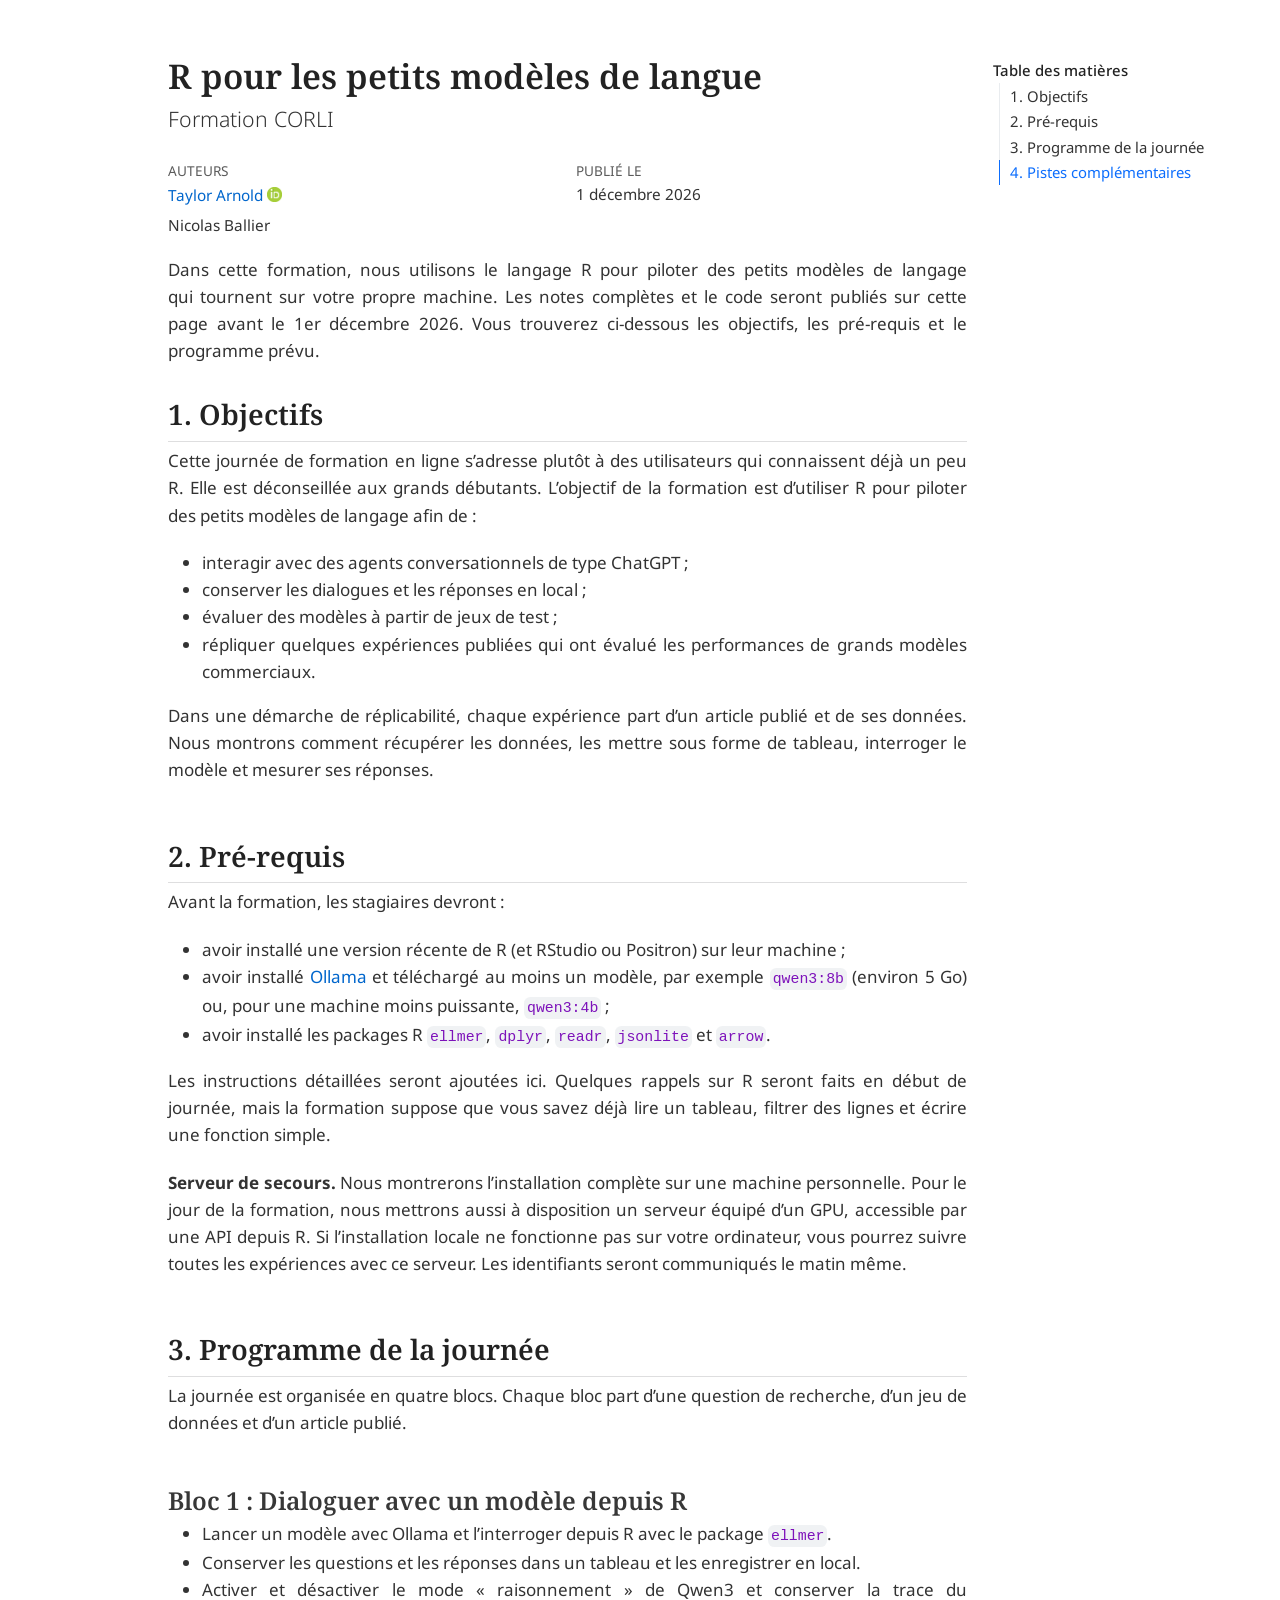
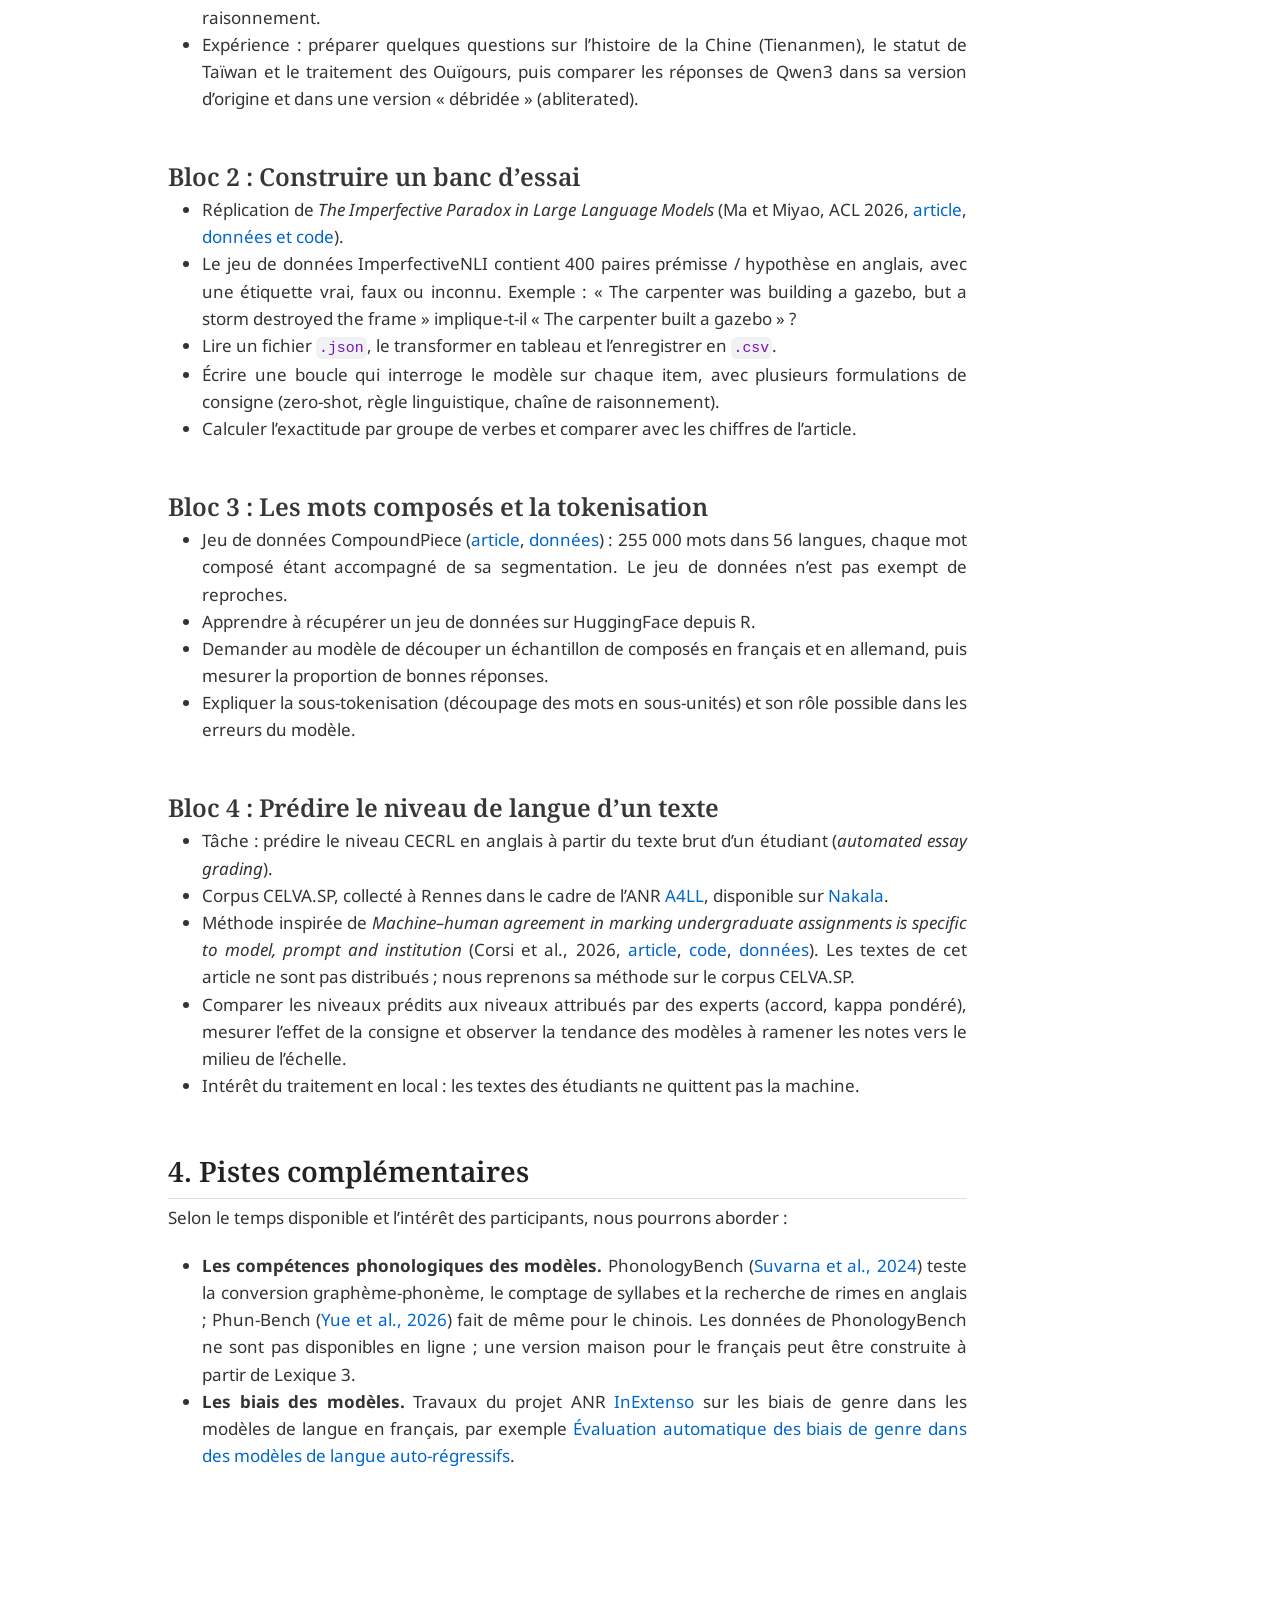
==== 2026_corli/index.html @ 978e2f68 "auto update" ====
<!DOCTYPE html>
<html xmlns="http://www.w3.org/1999/xhtml" lang="fr" xml:lang="fr"><head>

<meta charset="utf-8">
<meta name="generator" content="quarto-1.10.18">

<meta name="viewport" content="width=device-width, initial-scale=1.0, user-scalable=yes">

<meta name="author" content="Taylor Arnold">
<meta name="author" content="Nicolas Ballier">

<title>R pour les petits modèles de langue</title>
<style>
/* Default styles provided by pandoc.
** See https://pandoc.org/MANUAL.html#variables-for-html for config info.
*/
span.smallcaps{font-variant: small-caps;}
div.columns{display: flex; gap: 1.5em;}
div.column{flex: auto;}
@media screen {
div.columns{gap: min(4vw, 1.5em);}
div.column{overflow-x: auto;}
}
div.hanging-indent{margin-left: 1.5em; text-indent: -1.5em;}
ul.task-list{list-style: none;}
ul.task-list li input[type="checkbox"] {
  width: 0.8em;
  margin: 0 0.8em 0.2em -1em; /* quarto-specific, see https://github.com/quarto-dev/quarto-cli/issues/4556 */ 
  vertical-align: middle;
}
</style>


<script src="index_files/libs/clipboard/clipboard.min.js"></script>
<script src="index_files/libs/quarto-html/quarto.js" type="module"></script>
<script src="index_files/libs/quarto-html/tabsets/tabsets.js" type="module"></script>
<script src="index_files/libs/quarto-html/popper.min.js"></script>
<script src="index_files/libs/quarto-html/tippy.umd.min.js"></script>
<script src="index_files/libs/quarto-html/anchor.min.js"></script>
<link href="index_files/libs/quarto-html/tippy.css" rel="stylesheet">
<link href="index_files/libs/quarto-html/quarto-syntax-highlighting-64a204ab8560d761af7679ceaba22944.css" rel="stylesheet" id="quarto-text-highlighting-styles">
<script src="index_files/libs/bootstrap/bootstrap.min.js"></script>
<link href="index_files/libs/bootstrap/bootstrap-icons.css" rel="stylesheet">
<link href="index_files/libs/bootstrap/bootstrap-917079515d91bccb85b543faf8aa8bb6.min.css" rel="stylesheet" append-hash="true" id="quarto-bootstrap" data-mode="light">
  <link rel="stylesheet" href="css/reset.css">
  <link rel="stylesheet" href="css/fonts.css">
  <link rel="stylesheet" href="css/site.css">

  <link rel="icon" type="image/x-icon" href="img/favicon.ico">


</head>

<body class="quarto-light">

<div id="quarto-content" class="page-columns page-rows-contents page-layout-article">
<div id="quarto-margin-sidebar" class="sidebar margin-sidebar">
  <nav id="TOC" role="doc-toc" class="toc-active">
    <h2 id="toc-title">Table des matières</h2>
   
  <ul>
  <li><a href="#objectifs" id="toc-objectifs" class="nav-link active" data-scroll-target="#objectifs">1. Objectifs</a></li>
  <li><a href="#pré-requis" id="toc-pré-requis" class="nav-link" data-scroll-target="#pré-requis">2. Pré-requis</a></li>
  <li><a href="#programme-de-la-journée" id="toc-programme-de-la-journée" class="nav-link" data-scroll-target="#programme-de-la-journée">3. Programme de la journée</a>
  <ul class="collapse">
  <li><a href="#bloc-1-dialoguer-avec-un-modèle-depuis-r" id="toc-bloc-1-dialoguer-avec-un-modèle-depuis-r" class="nav-link" data-scroll-target="#bloc-1-dialoguer-avec-un-modèle-depuis-r">Bloc 1 : Dialoguer avec un modèle depuis R</a></li>
  <li><a href="#bloc-2-construire-un-banc-dessai" id="toc-bloc-2-construire-un-banc-dessai" class="nav-link" data-scroll-target="#bloc-2-construire-un-banc-dessai">Bloc 2 : Construire un banc d’essai</a></li>
  <li><a href="#bloc-3-les-mots-composés-et-la-tokenisation" id="toc-bloc-3-les-mots-composés-et-la-tokenisation" class="nav-link" data-scroll-target="#bloc-3-les-mots-composés-et-la-tokenisation">Bloc 3 : Les mots composés et la tokenisation</a></li>
  <li><a href="#bloc-4-prédire-le-niveau-de-langue-dun-texte" id="toc-bloc-4-prédire-le-niveau-de-langue-dun-texte" class="nav-link" data-scroll-target="#bloc-4-prédire-le-niveau-de-langue-dun-texte">Bloc 4 : Prédire le niveau de langue d’un texte</a></li>
  </ul></li>
  <li><a href="#pistes-complémentaires" id="toc-pistes-complémentaires" class="nav-link" data-scroll-target="#pistes-complémentaires">4. Pistes complémentaires</a></li>
  </ul>
</nav>
</div>
<main class="content" id="quarto-document-content">


<header id="title-block-header" class="quarto-title-block default">
<div class="quarto-title">
<h1 class="title">R pour les petits modèles de langue</h1>
<p class="subtitle lead">Formation CORLI</p>
</div>



<div class="quarto-title-meta">

    <div>
    <div class="quarto-title-meta-heading">Auteurs</div>
    <div class="quarto-title-meta-contents">
             <p><a href="https://taylorarnold.org/">Taylor Arnold</a> <a href="https://orcid.org/0000-0003-0576-0669" class="quarto-title-author-orcid" aria-label="ORCID profile for Taylor Arnold"> <img alt="" src="[data-uri]"></a></p>
             <p>Nicolas Ballier </p>
          </div>
  </div>
    
    <div>
    <div class="quarto-title-meta-heading">Publié le</div>
    <div class="quarto-title-meta-contents">
      <p class="date">1 décembre 2026</p>
    </div>
  </div>
  
    
  </div>
  


</header>


<p>Dans cette formation, nous utilisons le langage R pour piloter des petits modèles de langage qui tournent sur votre propre machine. Les notes complètes et le code seront publiés sur cette page avant le 1er décembre 2026. Vous trouverez ci-dessous les objectifs, les pré-requis et le programme prévu.</p>
<section id="objectifs" class="level2">
<h2 class="anchored" data-anchor-id="objectifs">1. Objectifs</h2>
<p>Cette journée de formation en ligne s’adresse plutôt à des utilisateurs qui connaissent déjà un peu R. Elle est déconseillée aux grands débutants. L’objectif de la formation est d’utiliser R pour piloter des petits modèles de langage afin de :</p>
<ul>
<li>interagir avec des agents conversationnels de type ChatGPT ;</li>
<li>conserver les dialogues et les réponses en local ;</li>
<li>évaluer des modèles à partir de jeux de test ;</li>
<li>répliquer quelques expériences publiées qui ont évalué les performances de grands modèles commerciaux.</li>
</ul>
<p>Dans une démarche de réplicabilité, chaque expérience part d’un article publié et de ses données. Nous montrons comment récupérer les données, les mettre sous forme de tableau, interroger le modèle et mesurer ses réponses.</p>
</section>
<section id="pré-requis" class="level2">
<h2 class="anchored" data-anchor-id="pré-requis">2. Pré-requis</h2>
<p>Avant la formation, les stagiaires devront :</p>
<ul>
<li>avoir installé une version récente de R (et RStudio ou Positron) sur leur machine ;</li>
<li>avoir installé <a href="https://ollama.com/">Ollama</a> et téléchargé au moins un modèle, par exemple <code>qwen3:8b</code> (environ 5 Go) ou, pour une machine moins puissante, <code>qwen3:4b</code> ;</li>
<li>avoir installé les packages R <code>ellmer</code>, <code>dplyr</code>, <code>readr</code>, <code>jsonlite</code> et <code>arrow</code>.</li>
</ul>
<p>Les instructions détaillées seront ajoutées ici. Quelques rappels sur R seront faits en début de journée, mais la formation suppose que vous savez déjà lire un tableau, filtrer des lignes et écrire une fonction simple.</p>
<p><strong>Serveur de secours.</strong> Nous montrerons l’installation complète sur une machine personnelle. Pour le jour de la formation, nous mettrons aussi à disposition un serveur équipé d’un GPU, accessible par une API depuis R. Si l’installation locale ne fonctionne pas sur votre ordinateur, vous pourrez suivre toutes les expériences avec ce serveur. Les identifiants seront communiqués le matin même.</p>
</section>
<section id="programme-de-la-journée" class="level2">
<h2 class="anchored" data-anchor-id="programme-de-la-journée">3. Programme de la journée</h2>
<p>La journée est organisée en quatre blocs. Chaque bloc part d’une question de recherche, d’un jeu de données et d’un article publié.</p>
<section id="bloc-1-dialoguer-avec-un-modèle-depuis-r" class="level3">
<h3 class="anchored" data-anchor-id="bloc-1-dialoguer-avec-un-modèle-depuis-r">Bloc 1 : Dialoguer avec un modèle depuis R</h3>
<ul>
<li>Lancer un modèle avec Ollama et l’interroger depuis R avec le package <code>ellmer</code>.</li>
<li>Conserver les questions et les réponses dans un tableau et les enregistrer en local.</li>
<li>Activer et désactiver le mode « raisonnement » de Qwen3 et conserver la trace du raisonnement.</li>
<li>Expérience : préparer quelques questions sur l’histoire de la Chine (Tienanmen), le statut de Taïwan et le traitement des Ouïgours, puis comparer les réponses de Qwen3 dans sa version d’origine et dans une version « débridée » (abliterated).</li>
</ul>
</section>
<section id="bloc-2-construire-un-banc-dessai" class="level3">
<h3 class="anchored" data-anchor-id="bloc-2-construire-un-banc-dessai">Bloc 2 : Construire un banc d’essai</h3>
<ul>
<li>Réplication de <em>The Imperfective Paradox in Large Language Models</em> (Ma et Miyao, ACL 2026, <a href="https://aclanthology.org/2026.acl-long.689/">article</a>, <a href="https://github.com/boleima/ImperfectiveParadox">données et code</a>).</li>
<li>Le jeu de données ImperfectiveNLI contient 400 paires prémisse / hypothèse en anglais, avec une étiquette vrai, faux ou inconnu. Exemple : « The carpenter was building a gazebo, but a storm destroyed the frame » implique-t-il « The carpenter built a gazebo » ?</li>
<li>Lire un fichier <code>.json</code>, le transformer en tableau et l’enregistrer en <code>.csv</code>.</li>
<li>Écrire une boucle qui interroge le modèle sur chaque item, avec plusieurs formulations de consigne (zero-shot, règle linguistique, chaîne de raisonnement).</li>
<li>Calculer l’exactitude par groupe de verbes et comparer avec les chiffres de l’article.</li>
</ul>
</section>
<section id="bloc-3-les-mots-composés-et-la-tokenisation" class="level3">
<h3 class="anchored" data-anchor-id="bloc-3-les-mots-composés-et-la-tokenisation">Bloc 3 : Les mots composés et la tokenisation</h3>
<ul>
<li>Jeu de données CompoundPiece (<a href="https://arxiv.org/abs/2305.14214">article</a>, <a href="https://huggingface.co/datasets/benjamin/compoundpiece">données</a>) : 255 000 mots dans 56 langues, chaque mot composé étant accompagné de sa segmentation. Le jeu de données n’est pas exempt de reproches.</li>
<li>Apprendre à récupérer un jeu de données sur HuggingFace depuis R.</li>
<li>Demander au modèle de découper un échantillon de composés en français et en allemand, puis mesurer la proportion de bonnes réponses.</li>
<li>Expliquer la sous-tokenisation (découpage des mots en sous-unités) et son rôle possible dans les erreurs du modèle.</li>
</ul>
</section>
<section id="bloc-4-prédire-le-niveau-de-langue-dun-texte" class="level3">
<h3 class="anchored" data-anchor-id="bloc-4-prédire-le-niveau-de-langue-dun-texte">Bloc 4 : Prédire le niveau de langue d’un texte</h3>
<ul>
<li>Tâche : prédire le niveau CECRL en anglais à partir du texte brut d’un étudiant (<em>automated essay grading</em>).</li>
<li>Corpus CELVA.SP, collecté à Rennes dans le cadre de l’ANR <a href="https://lidile.recherche.univ-rennes2.fr/article/a4ll-analytics-language-learning">A4LL</a>, disponible sur <a href="https://www.nakala.fr/10.34847/nkl.98cb790l">Nakala</a>.</li>
<li>Méthode inspirée de <em>Machine–human agreement in marking undergraduate assignments is specific to model, prompt and institution</em> (Corsi et al., 2026, <a href="https://arxiv.org/abs/2610.18019">article</a>, <a href="https://github.com/giuliocorsi/machine-human-marking-agreement">code</a>, <a href="https://zenodo.org/records/21676733">données</a>). Les textes de cet article ne sont pas distribués ; nous reprenons sa méthode sur le corpus CELVA.SP.</li>
<li>Comparer les niveaux prédits aux niveaux attribués par des experts (accord, kappa pondéré), mesurer l’effet de la consigne et observer la tendance des modèles à ramener les notes vers le milieu de l’échelle.</li>
<li>Intérêt du traitement en local : les textes des étudiants ne quittent pas la machine.</li>
</ul>
</section>
</section>
<section id="pistes-complémentaires" class="level2">
<h2 class="anchored" data-anchor-id="pistes-complémentaires">4. Pistes complémentaires</h2>
<p>Selon le temps disponible et l’intérêt des participants, nous pourrons aborder :</p>
<ul>
<li><strong>Les compétences phonologiques des modèles.</strong> PhonologyBench (<a href="https://aclanthology.org/2024.knowllm-1.1.pdf">Suvarna et al., 2024</a>) teste la conversion graphème-phonème, le comptage de syllabes et la recherche de rimes en anglais ; Phun-Bench (<a href="https://aclanthology.org/2026.acl-long.1041/">Yue et al., 2026</a>) fait de même pour le chinois. Les données de PhonologyBench ne sont pas disponibles en ligne ; une version maison pour le français peut être construite à partir de Lexique 3.</li>
<li><strong>Les biais des modèles.</strong> Travaux du projet ANR <a href="https://anr-inextenso.loria.fr/publications/">InExtenso</a> sur les biais de genre dans les modèles de langue en français, par exemple <a href="https://inria.hal.science/hal-04621134v1">Évaluation automatique des biais de genre dans des modèles de langue auto-régressifs</a>.</li>
</ul>
</section>

</main>
<!-- /main column -->

<script id="quarto-html-after-body" type="application/javascript">
  window.document.addEventListener("DOMContentLoaded", function (event) {
    const icon = "";
    const anchorJS = new window.AnchorJS();
    anchorJS.options = {
      placement: 'right',
      icon: icon
    };
    anchorJS.add('.anchored');
    const isCodeAnnotation = (el) => {
      for (const clz of el.classList) {
        if (clz.startsWith('code-annotation-')) {                     
          return true;
        }
      }
      return false;
    }
    const onCopySuccess = function(e) {
      // button target
      const button = e.trigger;
      // don't keep focus
      button.blur();
      // flash "checked"
      button.classList.add('code-copy-button-checked');
      var currentTitle = button.getAttribute("title");
      button.setAttribute("title", "Copié");
      let tooltip;
      if (window.bootstrap) {
        button.setAttribute("data-bs-toggle", "tooltip");
        button.setAttribute("data-bs-placement", "left");
        button.setAttribute("data-bs-title", "Copié");
        tooltip = new bootstrap.Tooltip(button, 
          { trigger: "manual", 
            customClass: "code-copy-button-tooltip",
            offset: [0, -8]});
        tooltip.show();    
      }
      setTimeout(function() {
        if (tooltip) {
          tooltip.hide();
          button.removeAttribute("data-bs-title");
          button.removeAttribute("data-bs-toggle");
          button.removeAttribute("data-bs-placement");
        }
        button.setAttribute("title", currentTitle);
        button.classList.remove('code-copy-button-checked');
      }, 1000);
      // clear code selection
      e.clearSelection();
    }
    const getTextToCopy = function(trigger) {
      const outerScaffold = trigger.parentElement.cloneNode(true);
      const codeEl = outerScaffold.querySelector('code');
      for (const childEl of codeEl.children) {
        if (isCodeAnnotation(childEl)) {
          childEl.remove();
        }
      }
      return codeEl.innerText;
    }
    const clipboard = new window.ClipboardJS('.code-copy-button:not([data-in-quarto-modal])', {
      text: getTextToCopy
    });
    clipboard.on('success', onCopySuccess);
    if (window.document.getElementById('quarto-embedded-source-code-modal')) {
      const clipboardModal = new window.ClipboardJS('.code-copy-button[data-in-quarto-modal]', {
        text: getTextToCopy,
        container: window.document.getElementById('quarto-embedded-source-code-modal')
      });
      clipboardModal.on('success', onCopySuccess);
    }
      var localhostRegex = new RegExp(/^(?:http|https):\/\/localhost\:?[0-9]*\//);
      var mailtoRegex = new RegExp(/^mailto:/);
        var filterRegex = new RegExp('/' + window.location.host + '/');
      var isInternal = (href) => {
          return filterRegex.test(href) || localhostRegex.test(href) || mailtoRegex.test(href);
      }
      // Inspect non-navigation links and adorn them if external
     var links = window.document.querySelectorAll('a[href]:not(.nav-link):not(.navbar-brand):not(.toc-action):not(.sidebar-link):not(.sidebar-item-toggle):not(.pagination-link):not(.no-external):not([aria-hidden]):not(.dropdown-item):not(.quarto-navigation-tool):not(.about-link)');
      for (var i=0; i<links.length; i++) {
        const link = links[i];
        if (!isInternal(link.href)) {
          // undo the damage that might have been done by quarto-nav.js in the case of
          // links that we want to consider external
          if (link.dataset.originalHref !== undefined) {
            link.href = link.dataset.originalHref;
          }
            // target, if specified
            link.setAttribute("target", "_blank");
            if (link.getAttribute("rel") === null) {
              link.setAttribute("rel", "noopener");
            }
        }
      }
    function tippyHover(el, contentFn, onTriggerFn, onUntriggerFn) {
      const config = {
        allowHTML: true,
        maxWidth: 500,
        delay: 100,
        arrow: false,
        appendTo: function(el) {
            return el.parentElement;
        },
        interactive: true,
        interactiveBorder: 10,
        theme: 'quarto',
        placement: 'bottom-start',
      };
      if (contentFn) {
        config.content = contentFn;
      }
      if (onTriggerFn) {
        config.onTrigger = onTriggerFn;
      }
      if (onUntriggerFn) {
        config.onUntrigger = onUntriggerFn;
      }
      window.tippy(el, config); 
    }
    const noterefs = window.document.querySelectorAll('a[role="doc-noteref"]');
    for (var i=0; i<noterefs.length; i++) {
      const ref = noterefs[i];
      tippyHover(ref, function() {
        // use id or data attribute instead here
        let href = ref.getAttribute('data-footnote-href') || ref.getAttribute('href');
        try { href = new URL(href).hash; } catch {}
        const id = href.replace(/^#\/?/, "");
        const note = window.document.getElementById(id);
        if (note) {
          return note.innerHTML;
        } else {
          return "";
        }
      });
    }
    const xrefs = window.document.querySelectorAll('a.quarto-xref');
    const processXRef = (id, note) => {
      // Strip column container classes
      const stripColumnClz = (el) => {
        el.classList.remove("page-full", "page-columns");
        if (el.children) {
          for (const child of el.children) {
            stripColumnClz(child);
          }
        }
      }
      stripColumnClz(note)
      if (id === null || id.startsWith('sec-')) {
        // Special case sections, only their first couple elements
        const container = document.createElement("div");
        if (note.children && note.children.length > 2) {
          container.appendChild(note.children[0].cloneNode(true));
          for (let i = 1; i < note.children.length; i++) {
            const child = note.children[i];
            if (child.tagName === "P" && child.innerText === "") {
              continue;
            } else {
              container.appendChild(child.cloneNode(true));
              break;
            }
          }
          if (window.Quarto?.typesetMath) {
            window.Quarto.typesetMath(container);
          }
          return container.innerHTML
        } else {
          if (window.Quarto?.typesetMath) {
            window.Quarto.typesetMath(note);
          }
          return note.innerHTML;
        }
      } else {
        // Remove any anchor links if they are present
        const anchorLink = note.querySelector('a.anchorjs-link');
        if (anchorLink) {
          anchorLink.remove();
        }
        if (window.Quarto?.typesetMath) {
          window.Quarto.typesetMath(note);
        }
        if (note.classList.contains("callout")) {
          return note.outerHTML;
        } else {
          return note.innerHTML;
        }
      }
    }
    for (var i=0; i<xrefs.length; i++) {
      const xref = xrefs[i];
      tippyHover(xref, undefined, function(instance) {
        instance.disable();
        let url = xref.getAttribute('href');
        let hash = undefined; 
        if (url.startsWith('#')) {
          hash = url;
        } else {
          try { hash = new URL(url).hash; } catch {}
        }
        if (hash) {
          const id = hash.replace(/^#\/?/, "");
          const note = window.document.getElementById(id);
          if (note !== null) {
            try {
              const html = processXRef(id, note.cloneNode(true));
              instance.setContent(html);
            } finally {
              instance.enable();
              instance.show();
            }
          } else {
            // See if we can fetch this
            fetch(url.split('#')[0])
            .then(res => res.text())
            .then(html => {
              const parser = new DOMParser();
              const htmlDoc = parser.parseFromString(html, "text/html");
              const note = htmlDoc.getElementById(id);
              if (note !== null) {
                const html = processXRef(id, note);
                instance.setContent(html);
              } 
            }).finally(() => {
              instance.enable();
              instance.show();
            });
          }
        } else {
          // See if we can fetch a full url (with no hash to target)
          // This is a special case and we should probably do some content thinning / targeting
          fetch(url)
          .then(res => res.text())
          .then(html => {
            const parser = new DOMParser();
            const htmlDoc = parser.parseFromString(html, "text/html");
            const note = htmlDoc.querySelector('main.content');
            if (note !== null) {
              // This should only happen for chapter cross references
              // (since there is no id in the URL)
              // remove the first header
              if (note.children.length > 0 && note.children[0].tagName === "HEADER") {
                note.children[0].remove();
              }
              const html = processXRef(null, note);
              instance.setContent(html);
            } 
          }).finally(() => {
            instance.enable();
            instance.show();
          });
        }
      }, function(instance) {
      });
    }
        let selectedAnnoteEl;
        const selectorForAnnotation = ( cell, annotation) => {
          let cellAttr = 'data-code-cell="' + cell + '"';
          let lineAttr = 'data-code-annotation="' +  annotation + '"';
          const selector = 'span[' + cellAttr + '][' + lineAttr + ']';
          return selector;
        }
        const selectCodeLines = (annoteEl) => {
          const doc = window.document;
          const targetCell = annoteEl.getAttribute("data-target-cell");
          const targetAnnotation = annoteEl.getAttribute("data-target-annotation");
          const annoteSpan = window.document.querySelector(selectorForAnnotation(targetCell, targetAnnotation));
          const lines = annoteSpan.getAttribute("data-code-lines").split(",");
          const lineIds = lines.map((line) => {
            return targetCell + "-" + line;
          })
          let top = null;
          let height = null;
          let parent = null;
          if (lineIds.length > 0) {
              //compute the position of the single el (top and bottom and make a div)
              const el = window.document.getElementById(lineIds[0]);
              top = el.offsetTop;
              height = el.offsetHeight;
              parent = el.parentElement.parentElement;
            if (lineIds.length > 1) {
              const lastEl = window.document.getElementById(lineIds[lineIds.length - 1]);
              const bottom = lastEl.offsetTop + lastEl.offsetHeight;
              height = bottom - top;
            }
            if (top !== null && height !== null && parent !== null) {
              // cook up a div (if necessary) and position it 
              let div = window.document.getElementById("code-annotation-line-highlight");
              if (div === null) {
                div = window.document.createElement("div");
                div.setAttribute("id", "code-annotation-line-highlight");
                div.style.position = 'absolute';
                parent.appendChild(div);
              }
              div.style.top = top - 2 + "px";
              div.style.height = height + 4 + "px";
              div.style.left = 0;
              let gutterDiv = window.document.getElementById("code-annotation-line-highlight-gutter");
              if (gutterDiv === null) {
                gutterDiv = window.document.createElement("div");
                gutterDiv.setAttribute("id", "code-annotation-line-highlight-gutter");
                gutterDiv.style.position = 'absolute';
                const codeCell = window.document.getElementById(targetCell);
                const gutter = codeCell.querySelector('.code-annotation-gutter');
                gutter.appendChild(gutterDiv);
              }
              gutterDiv.style.top = top - 2 + "px";
              gutterDiv.style.height = height + 4 + "px";
            }
            selectedAnnoteEl = annoteEl;
          }
        };
        const unselectCodeLines = () => {
          const elementsIds = ["code-annotation-line-highlight", "code-annotation-line-highlight-gutter"];
          elementsIds.forEach((elId) => {
            const div = window.document.getElementById(elId);
            if (div) {
              div.remove();
            }
          });
          selectedAnnoteEl = undefined;
        };
          // Handle positioning of the toggle
      window.addEventListener(
        "resize",
        throttle(() => {
          elRect = undefined;
          if (selectedAnnoteEl) {
            selectCodeLines(selectedAnnoteEl);
          }
        }, 10)
      );
      function throttle(fn, ms) {
      let throttle = false;
      let timer;
        return (...args) => {
          if(!throttle) { // first call gets through
              fn.apply(this, args);
              throttle = true;
          } else { // all the others get throttled
              if(timer) clearTimeout(timer); // cancel #2
              timer = setTimeout(() => {
                fn.apply(this, args);
                timer = throttle = false;
              }, ms);
          }
        };
      }
        // Attach click handler to the DT
        const annoteDls = window.document.querySelectorAll('dt[data-target-cell]');
        for (const annoteDlNode of annoteDls) {
          annoteDlNode.addEventListener('click', (event) => {
            const clickedEl = event.target;
            if (clickedEl !== selectedAnnoteEl) {
              unselectCodeLines();
              const activeEl = window.document.querySelector('dt[data-target-cell].code-annotation-active');
              if (activeEl) {
                activeEl.classList.remove('code-annotation-active');
              }
              selectCodeLines(clickedEl);
              clickedEl.classList.add('code-annotation-active');
            } else {
              // Unselect the line
              unselectCodeLines();
              clickedEl.classList.remove('code-annotation-active');
            }
          });
        }
    const findCites = (el) => {
      const parentEl = el.parentElement;
      if (parentEl) {
        const cites = parentEl.dataset.cites;
        if (cites) {
          return {
            el,
            cites: cites.split(' ')
          };
        } else {
          return findCites(el.parentElement)
        }
      } else {
        return undefined;
      }
    };
    var bibliorefs = window.document.querySelectorAll('a[role="doc-biblioref"]');
    for (var i=0; i<bibliorefs.length; i++) {
      const ref = bibliorefs[i];
      const citeInfo = findCites(ref);
      if (citeInfo) {
        tippyHover(citeInfo.el, function() {
          var popup = window.document.createElement('div');
          citeInfo.cites.forEach(function(cite) {
            var citeDiv = window.document.createElement('div');
            citeDiv.classList.add('hanging-indent');
            citeDiv.classList.add('csl-entry');
            var biblioDiv = window.document.getElementById('ref-' + cite);
            if (biblioDiv) {
              citeDiv.innerHTML = biblioDiv.innerHTML;
            }
            popup.appendChild(citeDiv);
          });
          return popup.innerHTML;
        });
      }
    }
  });
  </script>
</div> <!-- /content -->




</body></html>
---- 2026_corli/index_files/libs/quarto-html/tippy.css ----
.tippy-box[data-animation=fade][data-state=hidden]{opacity:0}[data-tippy-root]{max-width:calc(100vw - 10px)}.tippy-box{position:relative;background-color:#333;color:#fff;border-radius:4px;font-size:14px;line-height:1.4;white-space:normal;outline:0;transition-property:transform,visibility,opacity}.tippy-box[data-placement^=top]>.tippy-arrow{bottom:0}.tippy-box[data-placement^=top]>.tippy-arrow:before{bottom:-7px;left:0;border-width:8px 8px 0;border-top-color:initial;transform-origin:center top}.tippy-box[data-placement^=bottom]>.tippy-arrow{top:0}.tippy-box[data-placement^=bottom]>.tippy-arrow:before{top:-7px;left:0;border-width:0 8px 8px;border-bottom-color:initial;transform-origin:center bottom}.tippy-box[data-placement^=left]>.tippy-arrow{right:0}.tippy-box[data-placement^=left]>.tippy-arrow:before{border-width:8px 0 8px 8px;border-left-color:initial;right:-7px;transform-origin:center left}.tippy-box[data-placement^=right]>.tippy-arrow{left:0}.tippy-box[data-placement^=right]>.tippy-arrow:before{left:-7px;border-width:8px 8px 8px 0;border-right-color:initial;transform-origin:center right}.tippy-box[data-inertia][data-state=visible]{transition-timing-function:cubic-bezier(.54,1.5,.38,1.11)}.tippy-arrow{width:16px;height:16px;color:#333}.tippy-arrow:before{content:"";position:absolute;border-color:transparent;border-style:solid}.tippy-content{position:relative;padding:5px 9px;z-index:1}
---- 2026_corli/index_files/libs/quarto-html/quarto-syntax-highlighting-64a204ab8560d761af7679ceaba22944.css ----
/* quarto syntax highlight colors */
:root {
  --quarto-hl-ot-color: #003B4F;
  --quarto-hl-at-color: #657422;
  --quarto-hl-ss-color: #20794D;
  --quarto-hl-an-color: #5E5E5E;
  --quarto-hl-fu-color: #4758AB;
  --quarto-hl-st-color: #20794D;
  --quarto-hl-cf-color: #003B4F;
  --quarto-hl-op-color: #5E5E5E;
  --quarto-hl-er-color: #AD0000;
  --quarto-hl-bn-color: #AD0000;
  --quarto-hl-al-color: #AD0000;
  --quarto-hl-va-color: #111111;
  --quarto-hl-bu-color: inherit;
  --quarto-hl-ex-color: inherit;
  --quarto-hl-pp-color: #AD0000;
  --quarto-hl-in-color: #5E5E5E;
  --quarto-hl-vs-color: #20794D;
  --quarto-hl-wa-color: #5E5E5E;
  --quarto-hl-do-color: #5E5E5E;
  --quarto-hl-im-color: #00769E;
  --quarto-hl-ch-color: #20794D;
  --quarto-hl-dt-color: #AD0000;
  --quarto-hl-fl-color: #AD0000;
  --quarto-hl-co-color: #5E5E5E;
  --quarto-hl-cv-color: #5E5E5E;
  --quarto-hl-cn-color: #8f5902;
  --quarto-hl-sc-color: #5E5E5E;
  --quarto-hl-dv-color: #AD0000;
  --quarto-hl-kw-color: #003B4F;
}

/* other quarto variables */
:root {
  --quarto-font-monospace: SFMono-Regular, Menlo, Monaco, Consolas, "Liberation Mono", "Courier New", monospace;
}

/* syntax highlight based on Pandoc's rules */
pre > code.sourceCode > span {
  color: #003B4F;
}

code.sourceCode > span {
  color: #003B4F;
}

div.sourceCode,
div.sourceCode pre.sourceCode {
  color: #003B4F;
}

/* Normal */
code span {
  color: #003B4F;
}

/* Alert */
code span.al {
  color: #AD0000;
  font-style: inherit;
}

/* Annotation */
code span.an {
  color: #5E5E5E;
  font-style: inherit;
}

/* Attribute */
code span.at {
  color: #657422;
  font-style: inherit;
}

/* BaseN */
code span.bn {
  color: #AD0000;
  font-style: inherit;
}

/* BuiltIn */
code span.bu {
  font-style: inherit;
}

/* ControlFlow */
code span.cf {
  color: #003B4F;
  font-weight: bold;
  font-style: inherit;
}

/* Char */
code span.ch {
  color: #20794D;
  font-style: inherit;
}

/* Constant */
code span.cn {
  color: #8f5902;
  font-style: inherit;
}

/* Comment */
code span.co {
  color: #5E5E5E;
  font-style: inherit;
}

/* CommentVar */
code span.cv {
  color: #5E5E5E;
  font-style: italic;
}

/* Documentation */
code span.do {
  color: #5E5E5E;
  font-style: italic;
}

/* DataType */
code span.dt {
  color: #AD0000;
  font-style: inherit;
}

/* DecVal */
code span.dv {
  color: #AD0000;
  font-style: inherit;
}

/* Error */
code span.er {
  color: #AD0000;
  font-style: inherit;
}

/* Extension */
code span.ex {
  font-style: inherit;
}

/* Float */
code span.fl {
  color: #AD0000;
  font-style: inherit;
}

/* Function */
code span.fu {
  color: #4758AB;
  font-style: inherit;
}

/* Import */
code span.im {
  color: #00769E;
  font-style: inherit;
}

/* Information */
code span.in {
  color: #5E5E5E;
  font-style: inherit;
}

/* Keyword */
code span.kw {
  color: #003B4F;
  font-weight: bold;
  font-style: inherit;
}

/* Operator */
code span.op {
  color: #5E5E5E;
  font-style: inherit;
}

/* Other */
code span.ot {
  color: #003B4F;
  font-style: inherit;
}

/* Preprocessor */
code span.pp {
  color: #AD0000;
  font-style: inherit;
}

/* SpecialChar */
code span.sc {
  color: #5E5E5E;
  font-style: inherit;
}

/* SpecialString */
code span.ss {
  color: #20794D;
  font-style: inherit;
}

/* String */
code span.st {
  color: #20794D;
  font-style: inherit;
}

/* Variable */
code span.va {
  color: #111111;
  font-style: inherit;
}

/* VerbatimString */
code span.vs {
  color: #20794D;
  font-style: inherit;
}

/* Warning */
code span.wa {
  color: #5E5E5E;
  font-style: italic;
}

.prevent-inlining {
  content: "</";
}

/*# sourceMappingURL=9d8d5bb603a83b8298b89080a598c93b.css.map */
---- 2026_corli/css/fonts.css ----
@font-face
{
  font-display: swap;
  font-family: 'Noto Sans';
  font-style: normal;
  font-weight: 100;
  src: url('../fonts/noto-sans-v39-cyrillic_greek_greek-ext_latin_latin-ext-100.woff2') format('woff2');
}

@font-face
{
  font-display: swap;
  font-family: 'Noto Sans';
  font-style: italic;
  font-weight: 100;
  src: url('../fonts/noto-sans-v39-cyrillic_greek_greek-ext_latin_latin-ext-100italic.woff2') format('woff2');
}

@font-face
{
  font-display: swap;
  font-family: 'Noto Sans';
  font-style: normal;
  font-weight: 200;
  src: url('../fonts/noto-sans-v39-cyrillic_greek_greek-ext_latin_latin-ext-200.woff2') format('woff2');
}

@font-face
{
  font-display: swap;
  font-family: 'Noto Sans';
  font-style: italic;
  font-weight: 200;
  src: url('../fonts/noto-sans-v39-cyrillic_greek_greek-ext_latin_latin-ext-200italic.woff2') format('woff2');
}

@font-face
{
  font-display: swap;
  font-family: 'Noto Sans';
  font-style: normal;
  font-weight: 300;
  src: url('../fonts/noto-sans-v39-cyrillic_greek_greek-ext_latin_latin-ext-300.woff2') format('woff2');
}

@font-face
{
  font-display: swap;
  font-family: 'Noto Sans';
  font-style: italic;
  font-weight: 300;
  src: url('../fonts/noto-sans-v39-cyrillic_greek_greek-ext_latin_latin-ext-300italic.woff2') format('woff2');
}

@font-face
{
  font-display: swap;
  font-family: 'Noto Sans';
  font-style: normal;
  font-weight: 400;
  src: url('../fonts/noto-sans-v39-cyrillic_greek_greek-ext_latin_latin-ext-regular.woff2') format('woff2');
}

@font-face
{
  font-display: swap;
  font-family: 'Noto Sans';
  font-style: italic;
  font-weight: 400;
  src: url('../fonts/noto-sans-v39-cyrillic_greek_greek-ext_latin_latin-ext-italic.woff2') format('woff2');
}

@font-face
{
  font-display: swap;
  font-family: 'Noto Sans';
  font-style: normal;
  font-weight: 500;
  src: url('../fonts/noto-sans-v39-cyrillic_greek_greek-ext_latin_latin-ext-500.woff2') format('woff2');
}

@font-face
{
  font-display: swap;
  font-family: 'Noto Sans';
  font-style: italic;
  font-weight: 500;
  src: url('../fonts/noto-sans-v39-cyrillic_greek_greek-ext_latin_latin-ext-500italic.woff2') format('woff2');
}

@font-face
{
  font-display: swap;
  font-family: 'Noto Sans';
  font-style: normal;
  font-weight: 600;
  src: url('../fonts/noto-sans-v39-cyrillic_greek_greek-ext_latin_latin-ext-600.woff2') format('woff2');
}

@font-face
{
  font-display: swap;
  font-family: 'Noto Sans';
  font-style: italic;
  font-weight: 600;
  src: url('../fonts/noto-sans-v39-cyrillic_greek_greek-ext_latin_latin-ext-600italic.woff2') format('woff2');
}

@font-face
{
  font-display: swap;
  font-family: 'Noto Sans';
  font-style: normal;
  font-weight: 700;
  src: url('../fonts/noto-sans-v39-cyrillic_greek_greek-ext_latin_latin-ext-700.woff2') format('woff2');
}

@font-face
{
  font-display: swap;
  font-family: 'Noto Sans';
  font-style: italic;
  font-weight: 700;
  src: url('../fonts/noto-sans-v39-cyrillic_greek_greek-ext_latin_latin-ext-700italic.woff2') format('woff2');
}

@font-face
{
  font-display: swap;
  font-family: 'Noto Sans';
  font-style: normal;
  font-weight: 800;
  src: url('../fonts/noto-sans-v39-cyrillic_greek_greek-ext_latin_latin-ext-800.woff2') format('woff2');
}

@font-face
{
  font-display: swap;
  font-family: 'Noto Sans';
  font-style: italic;
  font-weight: 800;
  src: url('../fonts/noto-sans-v39-cyrillic_greek_greek-ext_latin_latin-ext-800italic.woff2') format('woff2');
}

@font-face
{
  font-display: swap;
  font-family: 'Noto Sans';
  font-style: normal;
  font-weight: 900;
  src: url('../fonts/noto-sans-v39-cyrillic_greek_greek-ext_latin_latin-ext-900.woff2') format('woff2');
}

@font-face
{
  font-display: swap;
  font-family: 'Noto Sans';
  font-style: italic;
  font-weight: 900;
  src: url('../fonts/noto-sans-v39-cyrillic_greek_greek-ext_latin_latin-ext-900italic.woff2') format('woff2');
}

@font-face
{
  font-display: swap;
  font-family: 'Noto Serif';
  font-style: normal;
  font-weight: 100;
  src: url('../fonts/noto-serif-v30-latin_latin-ext-100.woff2') format('woff2');
}

@font-face
{
  font-display: swap;
  font-family: 'Noto Serif';
  font-style: italic;
  font-weight: 100;
  src: url('../fonts/noto-serif-v30-latin_latin-ext-100italic.woff2') format('woff2');
}

@font-face
{
  font-display: swap;
  font-family: 'Noto Serif';
  font-style: normal;
  font-weight: 200;
  src: url('../fonts/noto-serif-v30-latin_latin-ext-200.woff2') format('woff2');
}

@font-face
{
  font-display: swap;
  font-family: 'Noto Serif';
  font-style: italic;
  font-weight: 200;
  src: url('../fonts/noto-serif-v30-latin_latin-ext-200italic.woff2') format('woff2');
}

@font-face
{
  font-display: swap;
  font-family: 'Noto Serif';
  font-style: normal;
  font-weight: 300;
  src: url('../fonts/noto-serif-v30-latin_latin-ext-300.woff2') format('woff2');
}

@font-face
{
  font-display: swap;
  font-family: 'Noto Serif';
  font-style: italic;
  font-weight: 300;
  src: url('../fonts/noto-serif-v30-latin_latin-ext-300italic.woff2') format('woff2');
}

@font-face
{
  font-display: swap;
  font-family: 'Noto Serif';
  font-style: normal;
  font-weight: 400;
  src: url('../fonts/noto-serif-v30-latin_latin-ext-regular.woff2') format('woff2');
}

@font-face
{
  font-display: swap;
  font-family: 'Noto Serif';
  font-style: italic;
  font-weight: 400;
  src: url('../fonts/noto-serif-v30-latin_latin-ext-italic.woff2') format('woff2');
}

@font-face
{
  font-display: swap;
  font-family: 'Noto Serif';
  font-style: normal;
  font-weight: 500;
  src: url('../fonts/noto-serif-v30-latin_latin-ext-500.woff2') format('woff2');
}

@font-face
{
  font-display: swap;
  font-family: 'Noto Serif';
  font-style: italic;
  font-weight: 500;
  src: url('../fonts/noto-serif-v30-latin_latin-ext-500italic.woff2') format('woff2');
}

@font-face
{
  font-display: swap;
  font-family: 'Noto Serif';
  font-style: normal;
  font-weight: 600;
  src: url('../fonts/noto-serif-v30-latin_latin-ext-600.woff2') format('woff2');
}

@font-face
{
  font-display: swap;
  font-family: 'Noto Serif';
  font-style: italic;
  font-weight: 600;
  src: url('../fonts/noto-serif-v30-latin_latin-ext-600italic.woff2') format('woff2');
}

@font-face
{
  font-display: swap;
  font-family: 'Noto Serif';
  font-style: normal;
  font-weight: 700;
  src: url('../fonts/noto-serif-v30-latin_latin-ext-700.woff2') format('woff2');
}

@font-face
{
  font-display: swap;
  font-family: 'Noto Serif';
  font-style: italic;
  font-weight: 700;
  src: url('../fonts/noto-serif-v30-latin_latin-ext-700italic.woff2') format('woff2');
}

@font-face
{
  font-display: swap;
  font-family: 'Noto Serif';
  font-style: normal;
  font-weight: 800;
  src: url('../fonts/noto-serif-v30-latin_latin-ext-800.woff2') format('woff2');
}

@font-face
{
  font-display: swap;
  font-family: 'Noto Serif';
  font-style: italic;
  font-weight: 800;
  src: url('../fonts/noto-serif-v30-latin_latin-ext-800italic.woff2') format('woff2');
}

@font-face
{
  font-display: swap;
  font-family: 'Noto Serif';
  font-style: normal;
  font-weight: 900;
  src: url('../fonts/noto-serif-v30-latin_latin-ext-900.woff2') format('woff2');
}

@font-face
{
  font-family: 'Noto Serif';
  font-style: italic;
  font-weight: 900;
  src: url('../fonts/noto-serif-v30-latin_latin-ext-900italic.woff2') format('woff2');
}

@font-face
{
  font-display: swap;
  font-family: 'Crimson Pro';
  font-style: normal;
  font-weight: normal;
  src: url('../fonts/CrimsonPro-Regular.woff2') format('woff2'), url('../fonts/CrimsonPro-Regular.woff') format('woff');
}

@font-face
{
  font-display: swap;
  font-family: 'Crimson Pro';
  font-style: italic;
  font-weight: normal;
  src: url('../fonts/CrimsonPro-Italic.woff2') format('woff2'), url('../fonts/CrimsonPro-Italic.woff') format('woff');
}

@font-face
{
  font-display: swap;
  font-family: 'Fira Sans';
  font-style: italic;
  font-weight: 900;
  src: url('../fonts/FiraSans-BlackItalic.woff2') format('woff2'), url('../fonts/FiraSans-BlackItalic.woff') format('woff');
}

@font-face
{
  font-display: swap;
  font-family: 'Fira Sans';
  font-style: normal;
  font-weight: bold;
  src: url('../fonts/FiraSans-ExtraBold.woff2') format('woff2'), url('../fonts/FiraSans-ExtraBold.woff') format('woff');
}

@font-face
{
  font-display: swap;
  font-family: 'Fira Sans';
  font-style: italic;
  font-weight: bold;
  src: url('../fonts/FiraSans-ExtraBoldItalic.woff2') format('woff2'), url('../fonts/FiraSans-ExtraBoldItalic.woff') format('woff');
}

@font-face
{
  font-display: swap;
  font-family: 'Fira Sans';
  font-style: normal;
  font-weight: 900;
  src: url('../fonts/FiraSans-Black.woff2') format('woff2'), url('../fonts/FiraSans-Black.woff') format('woff');
}

@font-face
{
  font-display: swap;
  font-family: 'Fira Sans';
  font-style: italic;
  font-weight: bold;
  src: url('../fonts/FiraSans-BoldItalic.woff2') format('woff2'), url('../fonts/FiraSans-BoldItalic.woff') format('woff');
}

@font-face
{
  font-display: swap;
  font-family: 'Fira Sans';
  font-style: italic;
  font-weight: normal;
  src: url('../fonts/FiraSans-Italic.woff2') format('woff2'), url('../fonts/FiraSans-Italic.woff') format('woff');
}

@font-face
{
  font-display: swap;
  font-family: 'Fira Sans';
  font-style: normal;
  font-weight: bold;
  src: url('../fonts/FiraSans-Bold.woff2') format('woff2'), url('../fonts/FiraSans-Bold.woff') format('woff');
}

@font-face
{
  font-display: swap;
  font-family: 'Fira Sans';
  font-style: normal;
  font-weight: 200;
  src: url('../fonts/FiraSans-ExtraLight.woff2') format('woff2'), url('../fonts/FiraSans-ExtraLight.woff') format('woff');
}

@font-face
{
  font-display: swap;
  font-family: 'Fira Sans';
  font-style: italic;
  font-weight: 200;
  src: url('../fonts/FiraSans-ExtraLightItalic.woff2') format('woff2'), url('../fonts/FiraSans-ExtraLightItalic.woff') format('woff');
}

@font-face
{
  font-display: swap;
  font-family: 'Fira Sans';
  font-style: italic;
  font-weight: 100;
  src: url('../fonts/FiraSans-ThinItalic.woff2') format('woff2'), url('../fonts/FiraSans-ThinItalic.woff') format('woff');
}

@font-face
{
  font-display: swap;
  font-family: 'Fira Sans';
  font-style: normal;
  font-weight: 500;
  src: url('../fonts/FiraSans-Medium.woff2') format('woff2'), url('../fonts/FiraSans-Medium.woff') format('woff');
}

@font-face
{
  font-display: swap;
  font-family: 'Fira Sans';
  font-style: normal;
  font-weight: normal;
  src: url('../fonts/FiraSans-Regular.woff2') format('woff2'), url('../fonts/FiraSans-Regular.woff') format('woff');
}

@font-face
{
  font-display: swap;
  font-family: 'Fira Sans';
  font-style: italic;
  font-weight: 500;
  src: url('../fonts/FiraSans-MediumItalic.woff2') format('woff2'), url('../fonts/FiraSans-MediumItalic.woff') format('woff');
}

@font-face
{
  font-display: swap;
  font-family: 'Fira Sans';
  font-style: italic;
  font-weight: 600;
  src: url('../fonts/FiraSans-SemiBoldItalic.woff2') format('woff2'), url('../fonts/FiraSans-SemiBoldItalic.woff') format('woff');
}

@font-face
{
  font-display: swap;
  font-family: 'Fira Sans';
  font-style: normal;
  font-weight: 600;
  src: url('../fonts/FiraSans-SemiBold.woff2') format('woff2'), url('../fonts/FiraSans-SemiBold.woff') format('woff');
}

@font-face
{
  font-display: swap;
  font-family: 'Fira Sans';
  font-style: normal;
  font-weight: 300;
  src: url('../fonts/FiraSans-Light.woff2') format('woff2'), url('../fonts/FiraSans-Light.woff') format('woff');
}

@font-face
{
  font-display: swap;
  font-family: 'Fira Sans';
  font-style: italic;
  font-weight: 300;
  src: url('../fonts/FiraSans-LightItalic.woff2') format('woff2'), url('../fonts/FiraSans-LightItalic.woff') format('woff');
}

@font-face
{
  font-display: swap;
  font-family: 'Fira Sans';
  font-style: normal;
  font-weight: 100;
  src: url('../fonts/FiraSans-Thin.woff2') format('woff2'), url('../fonts/FiraSans-Thin.woff') format('woff');
}

@font-face
{
  font-display: swap;
  font-family: 'Libre Baskerville';
  font-style: normal;
  font-weight: normal;
  src: url('../fonts/LibreBaskerville-Regular.woff2') format('woff2'), url('../fonts/LibreBaskerville-Regular.woff') format('woff');
}

@font-face
{
  font-display: swap;
  font-family: 'Libre Baskerville';
  font-style: italic;
  font-weight: normal;
  src: url('../fonts/LibreBaskerville-Italic.woff2') format('woff2'), url('../fonts/LibreBaskerville-Italic.woff') format('woff');
}

@font-face
{
  font-display: swap;
  font-family: 'Libre Baskerville';
  font-style: normal;
  font-weight: bold;
  src: url('../fonts/LibreBaskerville-Bold.woff2') format('woff2'), url('../fonts/LibreBaskerville-Bold.woff') format('woff');
}
---- 2026_corli/css/site.css ----
body {
    font-family: "Noto Sans", serif;
    line-height: 1.6;
    margin: 0;
    padding: 40px 20px;
    background-color: #fff;
    color: #333;
}

.container {
    max-width: 650px;
    margin: 0 auto;
}

h1, h2, h3, h4, h5, h6 {
    font-family: "Noto Serif", sans-serif;
    font-weight: 600;
    color: #222;
    margin-top: 2em;
    margin-bottom: 0.2em;
}

h1 {
    margin-top: 0;
}

a {
    color: #0066cc;
    text-decoration: none;
}

a:hover {
    text-decoration: underline;
}

a:visited {
    color: #0066cc;
}

p {
    margin-bottom: 1.2em;
    text-align: justify;
}

li {
    text-align: justify;
}

.quarto-title-meta .quarto-title-author-orcid {
  display: inline-block;
  margin-left: 0.0em;
  margin-bottom: 0.3em;
  vertical-align: middle;
}

.quarto-title-meta .quarto-title-author-orcid img {
  display: inline;           
  vertical-align: middle;
  height: 1em !important;
  width: auto !important;
}

.buttons-container {
    margin-top: 2rem;
    margin-bottom: 2rem;
    display: flex;
    justify-content: center;
    gap: 1rem;
}

.button {
  display: inline-flex;
  align-items: center;
  justify-content: center;
  border: none;
  border-radius: 6px;
  padding: 0.5rem 1.0rem;
  font-size: 1rem;
  font-weight: 500;
  cursor: pointer;
  color: white !important;
  text-decoration: none !important;
}

.button.is-primary {
  background-color: #94cac0;
}

.button.is-primary:hover {
  background-color: #6daba0;
}

.button.is-info {
  background-color: #d18da1;
}

.button.is-info:hover {
  background-color: #b3657c;
}

.button .icon {
  margin-right: 0.5rem; 
  display: flex;
  align-items: center;
  font-size: 1rem;
  padding-left: 1rem;
  font-weight: 400;
}
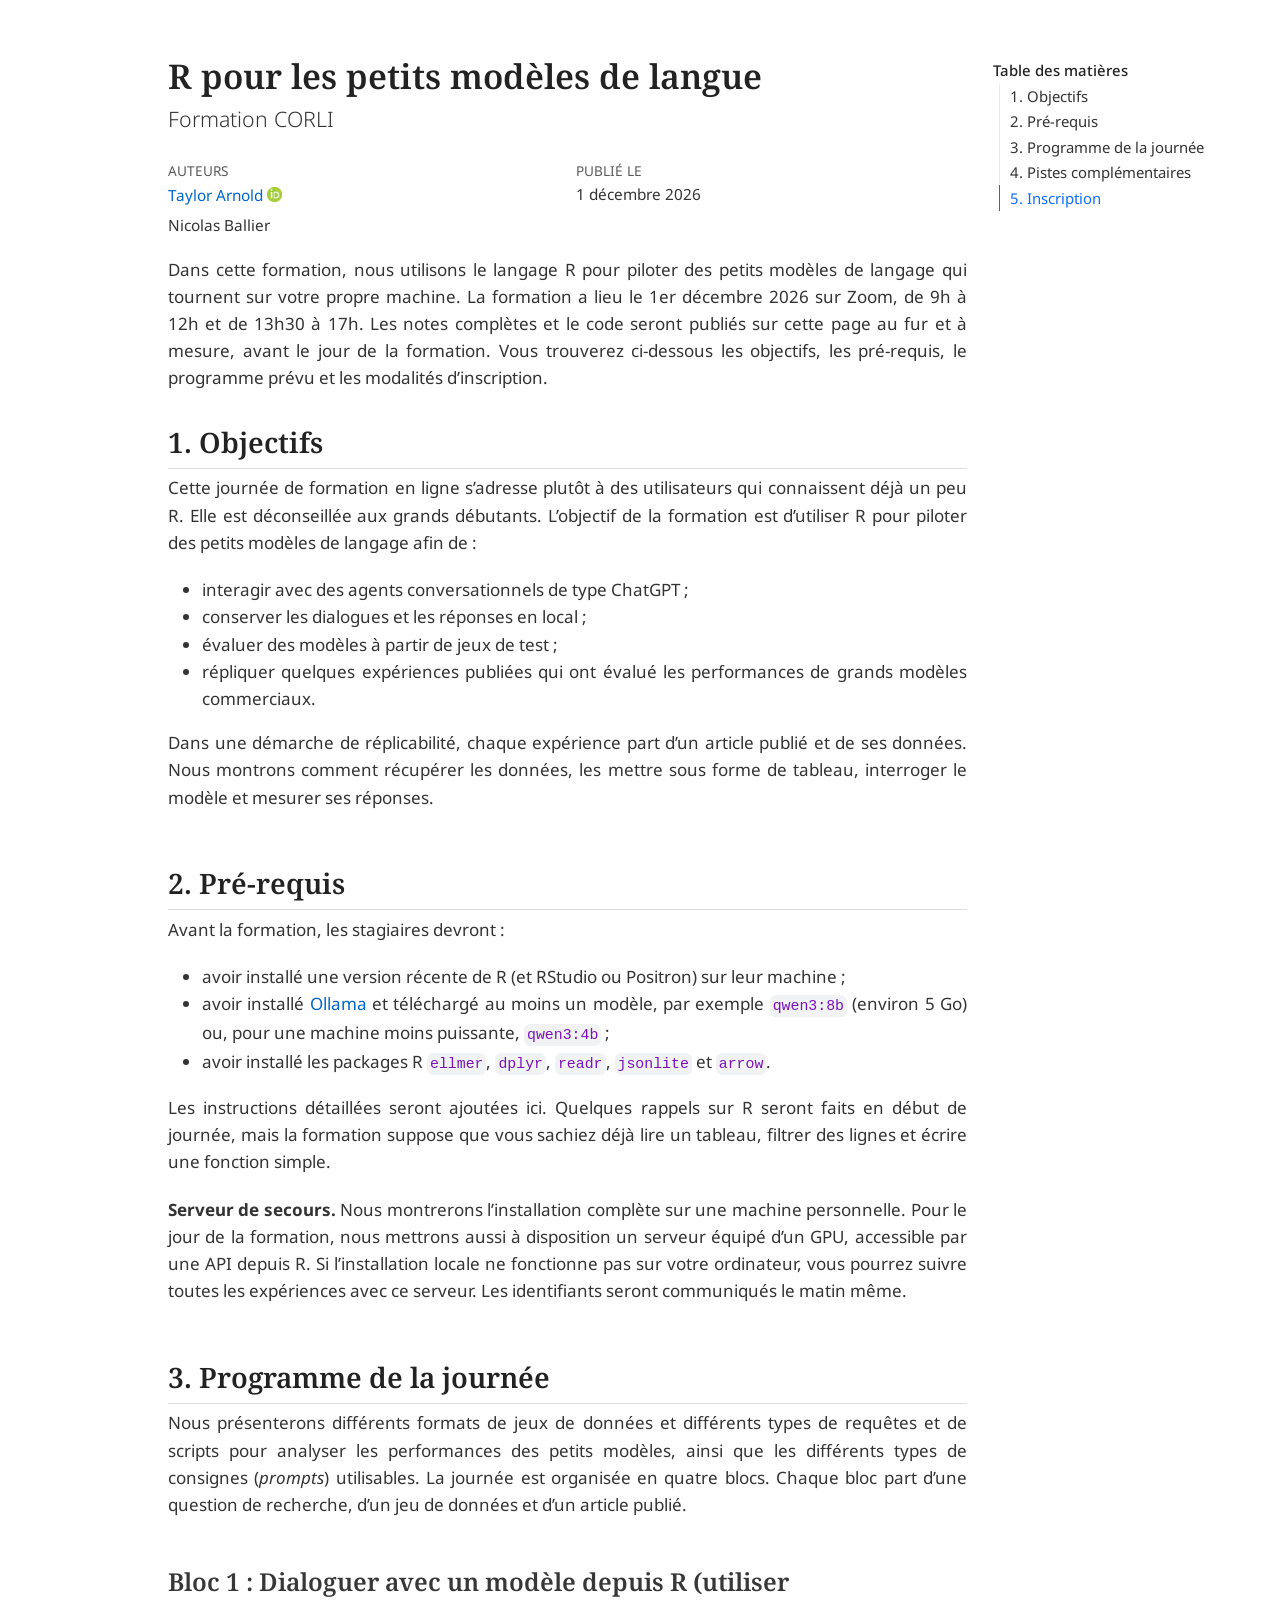
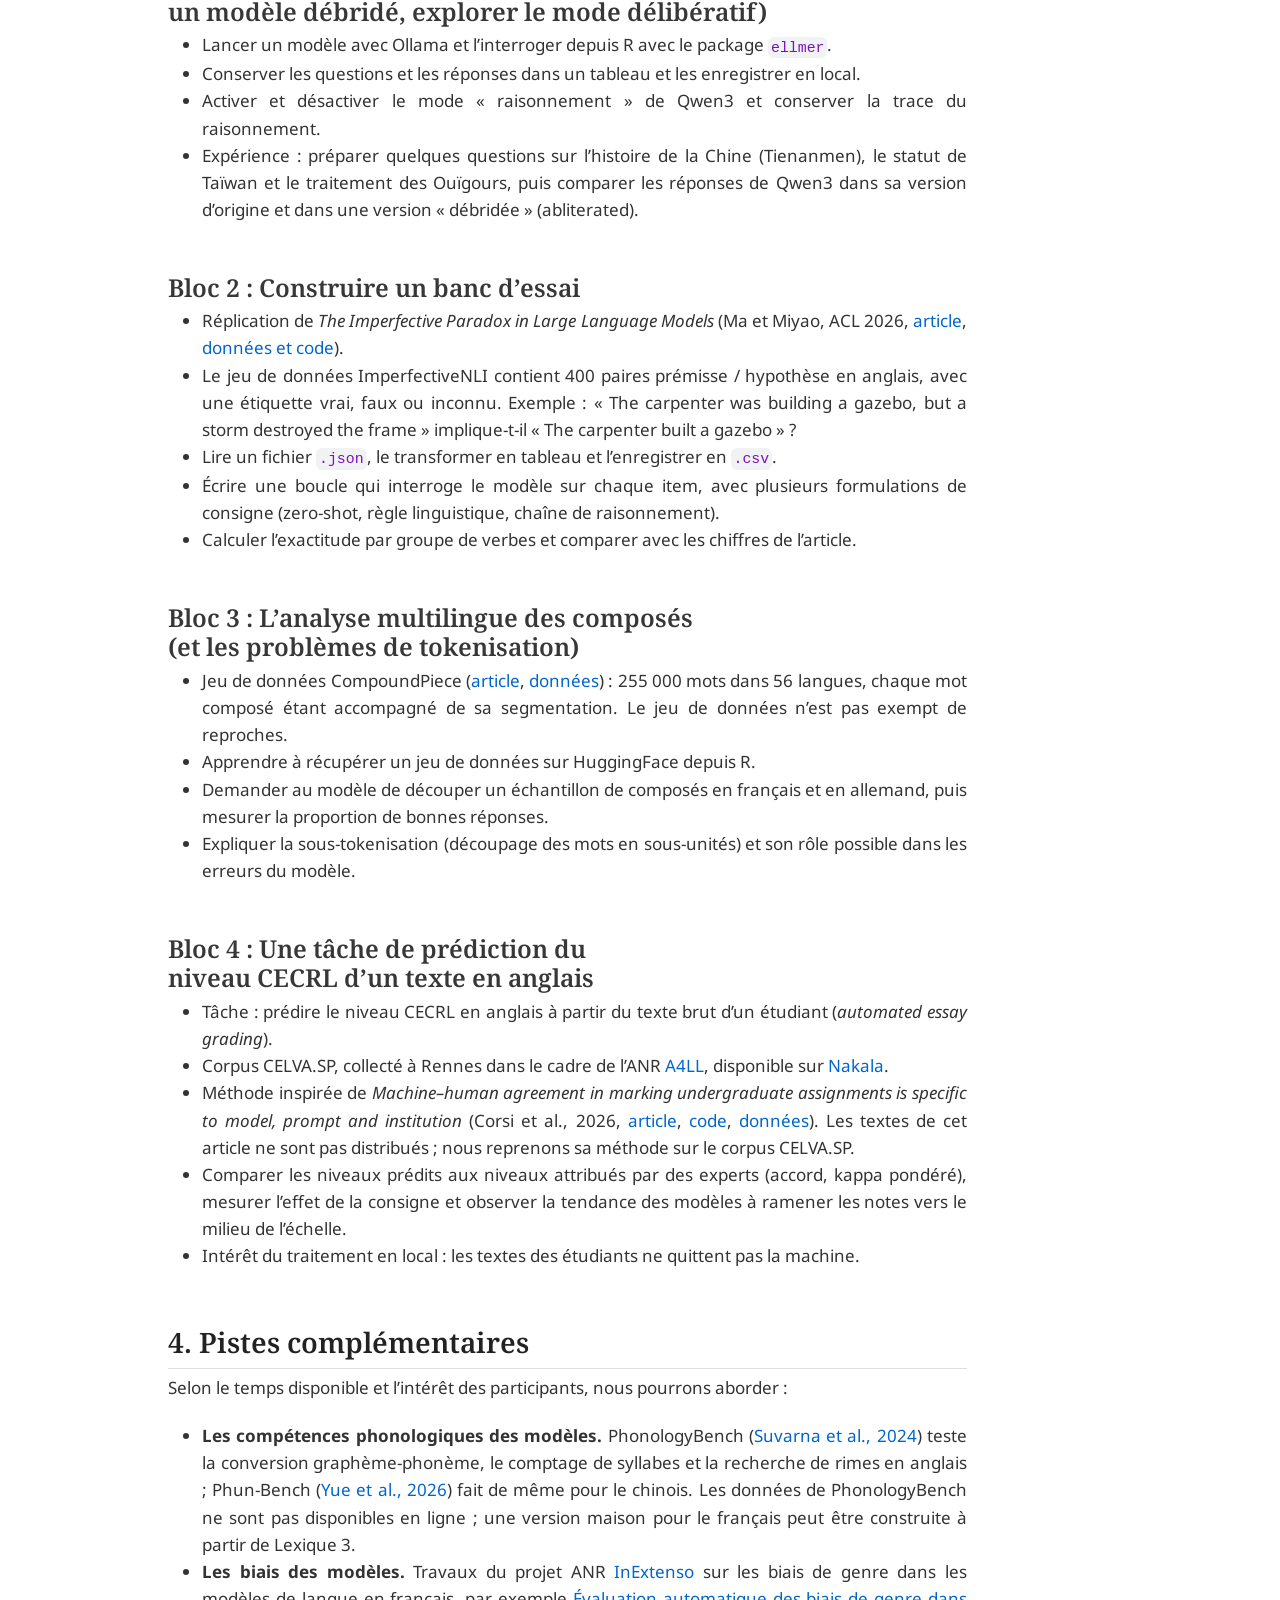
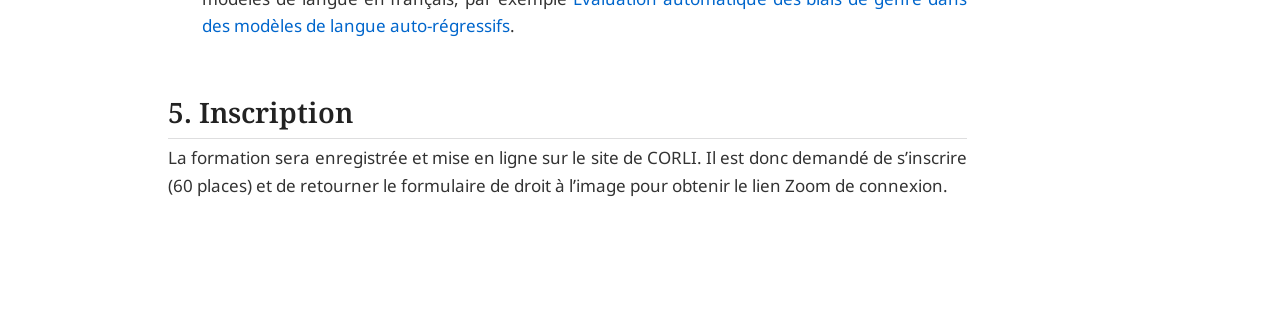
==== commit fb0596e9: "auto update" ====
--- a/2026_corli/index.html
+++ b/2026_corli/index.html
@@ -63,12 +63,13 @@
   <li><a href="#pré-requis" id="toc-pré-requis" class="nav-link" data-scroll-target="#pré-requis">2. Pré-requis</a></li>
   <li><a href="#programme-de-la-journée" id="toc-programme-de-la-journée" class="nav-link" data-scroll-target="#programme-de-la-journée">3. Programme de la journée</a>
   <ul class="collapse">
-  <li><a href="#bloc-1-dialoguer-avec-un-modèle-depuis-r" id="toc-bloc-1-dialoguer-avec-un-modèle-depuis-r" class="nav-link" data-scroll-target="#bloc-1-dialoguer-avec-un-modèle-depuis-r">Bloc 1 : Dialoguer avec un modèle depuis R</a></li>
+  <li><a href="#bloc-1-dialoguer-avec-un-modèle-depuis-r-utiliser-un-modèle-débridé-explorer-le-mode-délibératif" id="toc-bloc-1-dialoguer-avec-un-modèle-depuis-r-utiliser-un-modèle-débridé-explorer-le-mode-délibératif" class="nav-link" data-scroll-target="#bloc-1-dialoguer-avec-un-modèle-depuis-r-utiliser-un-modèle-débridé-explorer-le-mode-délibératif">Bloc 1 : Dialoguer avec un modèle depuis R (utiliser un modèle débridé, explorer le mode délibératif)</a></li>
   <li><a href="#bloc-2-construire-un-banc-dessai" id="toc-bloc-2-construire-un-banc-dessai" class="nav-link" data-scroll-target="#bloc-2-construire-un-banc-dessai">Bloc 2 : Construire un banc d’essai</a></li>
-  <li><a href="#bloc-3-les-mots-composés-et-la-tokenisation" id="toc-bloc-3-les-mots-composés-et-la-tokenisation" class="nav-link" data-scroll-target="#bloc-3-les-mots-composés-et-la-tokenisation">Bloc 3 : Les mots composés et la tokenisation</a></li>
-  <li><a href="#bloc-4-prédire-le-niveau-de-langue-dun-texte" id="toc-bloc-4-prédire-le-niveau-de-langue-dun-texte" class="nav-link" data-scroll-target="#bloc-4-prédire-le-niveau-de-langue-dun-texte">Bloc 4 : Prédire le niveau de langue d’un texte</a></li>
+  <li><a href="#bloc-3-lanalyse-multilingue-des-composés-et-les-problèmes-de-tokenisation" id="toc-bloc-3-lanalyse-multilingue-des-composés-et-les-problèmes-de-tokenisation" class="nav-link" data-scroll-target="#bloc-3-lanalyse-multilingue-des-composés-et-les-problèmes-de-tokenisation">Bloc 3 : L’analyse multilingue des composés (et les problèmes de tokenisation)</a></li>
+  <li><a href="#bloc-4-une-tâche-de-prédiction-du-niveau-cecrl-dun-texte-en-anglais" id="toc-bloc-4-une-tâche-de-prédiction-du-niveau-cecrl-dun-texte-en-anglais" class="nav-link" data-scroll-target="#bloc-4-une-tâche-de-prédiction-du-niveau-cecrl-dun-texte-en-anglais">Bloc 4 : Une tâche de prédiction du niveau CECRL d’un texte en anglais</a></li>
   </ul></li>
   <li><a href="#pistes-complémentaires" id="toc-pistes-complémentaires" class="nav-link" data-scroll-target="#pistes-complémentaires">4. Pistes complémentaires</a></li>
+  <li><a href="#inscription" id="toc-inscription" class="nav-link" data-scroll-target="#inscription">5. Inscription</a></li>
   </ul>
 </nav>
 </div>
@@ -108,7 +109,7 @@
 </header>
 
 
-<p>Dans cette formation, nous utilisons le langage R pour piloter des petits modèles de langage qui tournent sur votre propre machine. Les notes complètes et le code seront publiés sur cette page avant le 1er décembre 2026. Vous trouverez ci-dessous les objectifs, les pré-requis et le programme prévu.</p>
+<p>Dans cette formation, nous utilisons le langage R pour piloter des petits modèles de langage qui tournent sur votre propre machine. La formation a lieu le 1er décembre 2026 sur Zoom, de 9h à 12h et de 13h30 à 17h. Les notes complètes et le code seront publiés sur cette page au fur et à mesure, avant le jour de la formation. Vous trouverez ci-dessous les objectifs, les pré-requis, le programme prévu et les modalités d’inscription.</p>
 <section id="objectifs" class="level2">
 <h2 class="anchored" data-anchor-id="objectifs">1. Objectifs</h2>
 <p>Cette journée de formation en ligne s’adresse plutôt à des utilisateurs qui connaissent déjà un peu R. Elle est déconseillée aux grands débutants. L’objectif de la formation est d’utiliser R pour piloter des petits modèles de langage afin de :</p>
@@ -128,14 +129,14 @@
 <li>avoir installé <a href="https://ollama.com/">Ollama</a> et téléchargé au moins un modèle, par exemple <code>qwen3:8b</code> (environ 5 Go) ou, pour une machine moins puissante, <code>qwen3:4b</code> ;</li>
 <li>avoir installé les packages R <code>ellmer</code>, <code>dplyr</code>, <code>readr</code>, <code>jsonlite</code> et <code>arrow</code>.</li>
 </ul>
-<p>Les instructions détaillées seront ajoutées ici. Quelques rappels sur R seront faits en début de journée, mais la formation suppose que vous savez déjà lire un tableau, filtrer des lignes et écrire une fonction simple.</p>
+<p>Les instructions détaillées seront ajoutées ici. Quelques rappels sur R seront faits en début de journée, mais la formation suppose que vous sachiez déjà lire un tableau, filtrer des lignes et écrire une fonction simple.</p>
 <p><strong>Serveur de secours.</strong> Nous montrerons l’installation complète sur une machine personnelle. Pour le jour de la formation, nous mettrons aussi à disposition un serveur équipé d’un GPU, accessible par une API depuis R. Si l’installation locale ne fonctionne pas sur votre ordinateur, vous pourrez suivre toutes les expériences avec ce serveur. Les identifiants seront communiqués le matin même.</p>
 </section>
 <section id="programme-de-la-journée" class="level2">
 <h2 class="anchored" data-anchor-id="programme-de-la-journée">3. Programme de la journée</h2>
-<p>La journée est organisée en quatre blocs. Chaque bloc part d’une question de recherche, d’un jeu de données et d’un article publié.</p>
-<section id="bloc-1-dialoguer-avec-un-modèle-depuis-r" class="level3">
-<h3 class="anchored" data-anchor-id="bloc-1-dialoguer-avec-un-modèle-depuis-r">Bloc 1 : Dialoguer avec un modèle depuis R</h3>
+<p>Nous présenterons différents formats de jeux de données et différents types de requêtes et de scripts pour analyser les performances des petits modèles, ainsi que les différents types de consignes (<em>prompts</em>) utilisables. La journée est organisée en quatre blocs. Chaque bloc part d’une question de recherche, d’un jeu de données et d’un article publié.</p>
+<section id="bloc-1-dialoguer-avec-un-modèle-depuis-r-utiliser-un-modèle-débridé-explorer-le-mode-délibératif" class="level3">
+<h3 class="anchored" data-anchor-id="bloc-1-dialoguer-avec-un-modèle-depuis-r-utiliser-un-modèle-débridé-explorer-le-mode-délibératif">Bloc 1 : Dialoguer avec un modèle depuis R (utiliser un modèle débridé, explorer le mode délibératif)</h3>
 <ul>
 <li>Lancer un modèle avec Ollama et l’interroger depuis R avec le package <code>ellmer</code>.</li>
 <li>Conserver les questions et les réponses dans un tableau et les enregistrer en local.</li>
@@ -153,8 +154,8 @@
 <li>Calculer l’exactitude par groupe de verbes et comparer avec les chiffres de l’article.</li>
 </ul>
 </section>
-<section id="bloc-3-les-mots-composés-et-la-tokenisation" class="level3">
-<h3 class="anchored" data-anchor-id="bloc-3-les-mots-composés-et-la-tokenisation">Bloc 3 : Les mots composés et la tokenisation</h3>
+<section id="bloc-3-lanalyse-multilingue-des-composés-et-les-problèmes-de-tokenisation" class="level3">
+<h3 class="anchored" data-anchor-id="bloc-3-lanalyse-multilingue-des-composés-et-les-problèmes-de-tokenisation">Bloc 3 : L’analyse multilingue des composés (et les problèmes de tokenisation)</h3>
 <ul>
 <li>Jeu de données CompoundPiece (<a href="https://arxiv.org/abs/2305.14214">article</a>, <a href="https://huggingface.co/datasets/benjamin/compoundpiece">données</a>) : 255 000 mots dans 56 langues, chaque mot composé étant accompagné de sa segmentation. Le jeu de données n’est pas exempt de reproches.</li>
 <li>Apprendre à récupérer un jeu de données sur HuggingFace depuis R.</li>
@@ -162,8 +163,8 @@
 <li>Expliquer la sous-tokenisation (découpage des mots en sous-unités) et son rôle possible dans les erreurs du modèle.</li>
 </ul>
 </section>
-<section id="bloc-4-prédire-le-niveau-de-langue-dun-texte" class="level3">
-<h3 class="anchored" data-anchor-id="bloc-4-prédire-le-niveau-de-langue-dun-texte">Bloc 4 : Prédire le niveau de langue d’un texte</h3>
+<section id="bloc-4-une-tâche-de-prédiction-du-niveau-cecrl-dun-texte-en-anglais" class="level3">
+<h3 class="anchored" data-anchor-id="bloc-4-une-tâche-de-prédiction-du-niveau-cecrl-dun-texte-en-anglais">Bloc 4 : Une tâche de prédiction du niveau CECRL d’un texte en anglais</h3>
 <ul>
 <li>Tâche : prédire le niveau CECRL en anglais à partir du texte brut d’un étudiant (<em>automated essay grading</em>).</li>
 <li>Corpus CELVA.SP, collecté à Rennes dans le cadre de l’ANR <a href="https://lidile.recherche.univ-rennes2.fr/article/a4ll-analytics-language-learning">A4LL</a>, disponible sur <a href="https://www.nakala.fr/10.34847/nkl.98cb790l">Nakala</a>.</li>
@@ -180,6 +181,10 @@
 <li><strong>Les compétences phonologiques des modèles.</strong> PhonologyBench (<a href="https://aclanthology.org/2024.knowllm-1.1.pdf">Suvarna et al., 2024</a>) teste la conversion graphème-phonème, le comptage de syllabes et la recherche de rimes en anglais ; Phun-Bench (<a href="https://aclanthology.org/2026.acl-long.1041/">Yue et al., 2026</a>) fait de même pour le chinois. Les données de PhonologyBench ne sont pas disponibles en ligne ; une version maison pour le français peut être construite à partir de Lexique 3.</li>
 <li><strong>Les biais des modèles.</strong> Travaux du projet ANR <a href="https://anr-inextenso.loria.fr/publications/">InExtenso</a> sur les biais de genre dans les modèles de langue en français, par exemple <a href="https://inria.hal.science/hal-04621134v1">Évaluation automatique des biais de genre dans des modèles de langue auto-régressifs</a>.</li>
 </ul>
+</section>
+<section id="inscription" class="level2">
+<h2 class="anchored" data-anchor-id="inscription">5. Inscription</h2>
+<p>La formation sera enregistrée et mise en ligne sur le site de CORLI. Il est donc demandé de s’inscrire (60 places) et de retourner le formulaire de droit à l’image pour obtenir le lien Zoom de connexion.</p>
 </section>
 
 </main>
